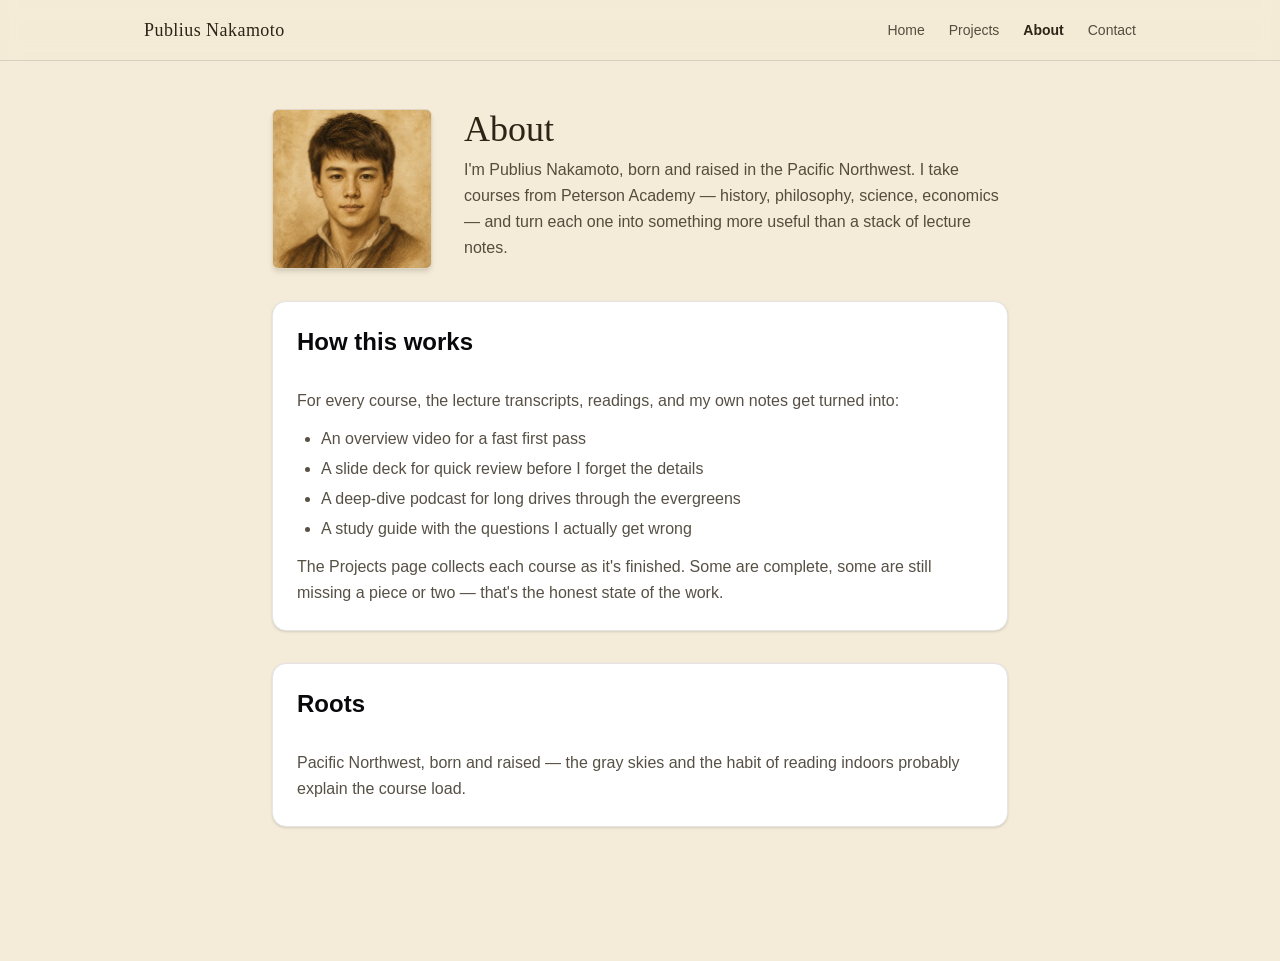
==== about.html @ e8346fc9 "Mirror live site from publiusnakamoto.com and update README Co-Authored-By: Claude Sonnet 5 <noreply" ====
<!DOCTYPE html>
<html lang="en">
<head>
<meta charset="utf-8">
<meta name="viewport" content="width=device-width, initial-scale=1">
<title>Publius Nakamoto — Course Studies</title>
<meta name="description" content="Publius Nakamoto turns Peterson Academy courses into overview videos, slide decks, deep-dive podcasts, and study guides.">
<link rel="stylesheet" href="/assets/style.css">
</head>
<body class="bg-[#f4ecd8] text-[#2c2416]">
<header class="border-b border-[#3a2f22]/15 bg-[#f4ecd8]/90 backdrop-blur-sm sticky top-0 z-10">
<div class="max-w-5xl mx-auto px-4 py-4 flex items-center justify-between">
<a class="font-serif text-lg tracking-wide text-[#2c2416]" href="/">Publius Nakamoto</a>
<nav class="flex items-center gap-6 text-sm text-[#2c2416]/80">
<a href="/" class="hover:text-[#2c2416] transition-colors">Home</a>
<a href="/projects" class="hover:text-[#2c2416] transition-colors">Projects</a>
<a class="text-[#2c2416] font-semibold" href="/about" aria-current="page">About</a>
<a href="/contact" class="hover:text-[#2c2416] transition-colors">Contact</a>
</nav>
</div>
</header>
<div class="min-h-screen">
<div class="max-w-3xl mx-auto px-4 py-12 space-y-8">
<div class="flex flex-col sm:flex-row gap-8 items-start">
<img width="160" height="160" alt="Pencil-sketch style portrait of Publius Nakamoto, in the manner of a Leonardo da Vinci study" class="w-40 rounded-sm shadow-md border border-[#2c2416]/10 shrink-0" src="/assets/portrait-sketch.webp">
<div>
<h1 class="font-serif text-4xl mb-2">About</h1>
<p class="text-[#2c2416]/80 leading-relaxed">I'm Publius Nakamoto, born and raised in the Pacific Northwest. I take courses from Peterson Academy — history, philosophy, science, economics — and turn each one into something more useful than a stack of lecture notes.</p>
</div>
</div>
<div class="bg-card text-card-foreground flex flex-col gap-6 rounded-xl border py-6 shadow-sm">
<div class="grid auto-rows-min grid-rows-[auto_auto] items-start gap-1.5 px-6">
<div class="font-semibold text-2xl">How this works</div>
</div>
<div class="px-6 space-y-3 text-[#2c2416]/80 leading-relaxed">
<p>For every course, the lecture transcripts, readings, and my own notes get turned into:</p>
<ul class="list-disc pl-6 space-y-1">
<li>An overview video for a fast first pass</li>
<li>A slide deck for quick review before I forget the details</li>
<li>A deep-dive podcast for long drives through the evergreens</li>
<li>A study guide with the questions I actually get wrong</li>
</ul>
<p>The Projects page collects each course as it's finished. Some are complete, some are still missing a piece or two — that's the honest state of the work.</p>
</div>
</div>
<div class="bg-card text-card-foreground flex flex-col gap-6 rounded-xl border py-6 shadow-sm">
<div class="grid auto-rows-min grid-rows-[auto_auto] items-start gap-1.5 px-6">
<div class="font-semibold text-2xl">Roots</div>
</div>
<div class="px-6 text-[#2c2416]/80 leading-relaxed">
<p>Pacific Northwest, born and raised — the gray skies and the habit of reading indoors probably explain the course load.</p>
</div>
</div>
</div>
</div>
</body>
</html>
---- assets/style.css ----
@layer properties{@supports (((-webkit-hyphens:none)) and (not (margin-trim:inline))) or ((-moz-orient:inline) and (not (color:rgb(from red r g b)))){*,:before,:after,::backdrop{--tw-rotate-x:initial;--tw-rotate-y:initial;--tw-rotate-z:initial;--tw-skew-x:initial;--tw-skew-y:initial;--tw-space-y-reverse:0;--tw-border-style:solid;--tw-leading:initial;--tw-font-weight:initial;--tw-tracking:initial;--tw-shadow:0 0 #0000;--tw-shadow-color:initial;--tw-shadow-alpha:100%;--tw-inset-shadow:0 0 #0000;--tw-inset-shadow-color:initial;--tw-inset-shadow-alpha:100%;--tw-ring-color:initial;--tw-ring-shadow:0 0 #0000;--tw-inset-ring-color:initial;--tw-inset-ring-shadow:0 0 #0000;--tw-ring-inset:initial;--tw-ring-offset-width:0px;--tw-ring-offset-color:#fff;--tw-ring-offset-shadow:0 0 #0000;--tw-outline-style:solid;--tw-blur:initial;--tw-brightness:initial;--tw-contrast:initial;--tw-grayscale:initial;--tw-hue-rotate:initial;--tw-invert:initial;--tw-opacity:initial;--tw-saturate:initial;--tw-sepia:initial;--tw-drop-shadow:initial;--tw-drop-shadow-color:initial;--tw-drop-shadow-alpha:100%;--tw-drop-shadow-size:initial;--tw-backdrop-blur:initial;--tw-backdrop-brightness:initial;--tw-backdrop-contrast:initial;--tw-backdrop-grayscale:initial;--tw-backdrop-hue-rotate:initial;--tw-backdrop-invert:initial;--tw-backdrop-opacity:initial;--tw-backdrop-saturate:initial;--tw-backdrop-sepia:initial}}}@layer theme{:root,:host{--font-sans:ui-sans-serif, system-ui, sans-serif, "Apple Color Emoji", "Segoe UI Emoji", "Segoe UI Symbol", "Noto Color Emoji";--font-serif:ui-serif, Georgia, Cambria, "Times New Roman", Times, serif;--font-mono:ui-monospace, SFMono-Regular, Menlo, Monaco, Consolas, "Liberation Mono", "Courier New", monospace;--color-green-100:oklch(96.2% .044 156.743);--color-green-600:oklch(62.7% .194 149.214);--color-blue-500:oklch(62.3% .214 259.815);--color-blue-600:oklch(54.6% .245 262.881);--color-gray-300:oklch(87.2% .01 258.338);--color-gray-600:oklch(44.6% .03 256.802);--color-gray-700:oklch(37.3% .034 259.733);--color-gray-800:oklch(27.8% .033 256.848);--color-gray-900:oklch(21% .034 264.665);--color-white:#fff;--spacing:.25rem;--container-md:28rem;--container-2xl:42rem;--container-3xl:48rem;--container-4xl:56rem;--container-5xl:64rem;--text-xs:.75rem;--text-xs--line-height:calc(1 / .75);--text-sm:.875rem;--text-sm--line-height:calc(1.25 / .875);--text-lg:1.125rem;--text-lg--line-height:calc(1.75 / 1.125);--text-xl:1.25rem;--text-xl--line-height:calc(1.75 / 1.25);--text-2xl:1.5rem;--text-2xl--line-height:calc(2 / 1.5);--text-4xl:2.25rem;--text-4xl--line-height:calc(2.5 / 2.25);--text-5xl:3rem;--text-5xl--line-height:1;--font-weight-medium:500;--font-weight-semibold:600;--font-weight-bold:700;--tracking-wide:.025em;--tracking-widest:.1em;--leading-tight:1.25;--leading-relaxed:1.625;--blur-sm:8px;--default-transition-duration:.15s;--default-transition-timing-function:cubic-bezier(.4, 0, .2, 1);--default-font-family:var(--font-sans);--default-mono-font-family:var(--font-mono)}}@layer base{*,:after,:before,::backdrop{box-sizing:border-box;border:0 solid;margin:0;padding:0}::file-selector-button{box-sizing:border-box;border:0 solid;margin:0;padding:0}html,:host{-webkit-text-size-adjust:100%;tab-size:4;line-height:1.5;font-family:var(--default-font-family,ui-sans-serif, system-ui, sans-serif, "Apple Color Emoji", "Segoe UI Emoji", "Segoe UI Symbol", "Noto Color Emoji");font-feature-settings:var(--default-font-feature-settings,normal);font-variation-settings:var(--default-font-variation-settings,normal);-webkit-tap-highlight-color:transparent}hr{height:0;color:inherit;border-top-width:1px}abbr:where([title]){-webkit-text-decoration:underline dotted;text-decoration:underline dotted}h1,h2,h3,h4,h5,h6{font-size:inherit;font-weight:inherit}a{color:inherit;-webkit-text-decoration:inherit;text-decoration:inherit}b,strong{font-weight:bolder}code,kbd,samp,pre{font-family:var(--default-mono-font-family,ui-monospace, SFMono-Regular, Menlo, Monaco, Consolas, "Liberation Mono", "Courier New", monospace);font-feature-settings:var(--default-mono-font-feature-settings,normal);font-variation-settings:var(--default-mono-font-variation-settings,normal);font-size:1em}small{font-size:80%}sub,sup{vertical-align:baseline;font-size:75%;line-height:0;position:relative}sub{bottom:-.25em}sup{top:-.5em}table{text-indent:0;border-color:inherit;border-collapse:collapse}:-moz-focusring{outline:auto}progress{vertical-align:baseline}summary{display:list-item}ol,ul,menu{list-style:none}img,svg,video,canvas,audio,iframe,embed,object{vertical-align:middle;display:block}img,video{max-width:100%;height:auto}button,input,select,optgroup,textarea{font:inherit;font-feature-settings:inherit;font-variation-settings:inherit;letter-spacing:inherit;color:inherit;opacity:1;background-color:#0000;border-radius:0}::file-selector-button{font:inherit;font-feature-settings:inherit;font-variation-settings:inherit;letter-spacing:inherit;color:inherit;opacity:1;background-color:#0000;border-radius:0}:where(select:is([multiple],[size])) optgroup{font-weight:bolder}:where(select:is([multiple],[size])) optgroup option{padding-inline-start:20px}::file-selector-button{margin-inline-end:4px}::placeholder{opacity:1}@supports (not ((-webkit-appearance:-apple-pay-button))) or (contain-intrinsic-size:1px){::placeholder{color:currentColor}@supports (color:color-mix(in lab,red,red)){::placeholder{color:color-mix(in oklab,currentcolor 50%,transparent)}}}textarea{resize:vertical}::-webkit-search-decoration{-webkit-appearance:none}::-webkit-date-and-time-value{min-height:1lh;text-align:inherit}::-webkit-datetime-edit{display:inline-flex}::-webkit-datetime-edit-fields-wrapper{padding:0}::-webkit-datetime-edit{padding-block:0}::-webkit-datetime-edit-year-field{padding-block:0}::-webkit-datetime-edit-month-field{padding-block:0}::-webkit-datetime-edit-day-field{padding-block:0}::-webkit-datetime-edit-hour-field{padding-block:0}::-webkit-datetime-edit-minute-field{padding-block:0}::-webkit-datetime-edit-second-field{padding-block:0}::-webkit-datetime-edit-millisecond-field{padding-block:0}::-webkit-datetime-edit-meridiem-field{padding-block:0}::-webkit-calendar-picker-indicator{line-height:1}:-moz-ui-invalid{box-shadow:none}button,input:where([type=button],[type=reset],[type=submit]){appearance:button}::file-selector-button{appearance:button}::-webkit-inner-spin-button{height:auto}::-webkit-outer-spin-button{height:auto}[hidden]:where(:not([hidden=until-found])){display:none!important}*{border-color:var(--border);outline-color:var(--ring)}@supports (color:color-mix(in lab,red,red)){*{outline-color:color-mix(in oklab,var(--ring) 50%,transparent)}}body{background-color:var(--background);color:var(--foreground)}}@layer components;@layer utilities{.\@container\/card-header{container:card-header/inline-size}.static{position:static}.sticky{position:sticky}.start{inset-inline-start:var(--spacing)}.top-0{top:calc(var(--spacing) * 0)}.z-10{z-index:10}.z-50{z-index:50}.col-start-2{grid-column-start:2}.row-span-2{grid-row:span 2/span 2}.row-start-1{grid-row-start:1}.mx-auto{margin-inline:auto}.mb-1{margin-bottom:calc(var(--spacing) * 1)}.mb-2{margin-bottom:calc(var(--spacing) * 2)}.mb-3{margin-bottom:calc(var(--spacing) * 3)}.mb-4{margin-bottom:calc(var(--spacing) * 4)}.mb-6{margin-bottom:calc(var(--spacing) * 6)}.mb-8{margin-bottom:calc(var(--spacing) * 8)}.block{display:block}.flex{display:flex}.grid{display:grid}.hidden{display:none}.inline-flex{display:inline-flex}.size-3\.5{width:calc(var(--spacing) * 3.5);height:calc(var(--spacing) * 3.5)}.size-4{width:calc(var(--spacing) * 4);height:calc(var(--spacing) * 4)}.h-8{height:calc(var(--spacing) * 8)}.h-16{height:calc(var(--spacing) * 16)}.min-h-screen{min-height:100vh}.w-8{width:calc(var(--spacing) * 8)}.w-16{width:calc(var(--spacing) * 16)}.w-40{width:calc(var(--spacing) * 40)}.w-64{width:calc(var(--spacing) * 64)}.w-fit{width:fit-content}.w-full{width:100%}.max-w-2xl{max-width:var(--container-2xl)}.max-w-3xl{max-width:var(--container-3xl)}.max-w-4xl{max-width:var(--container-4xl)}.max-w-5xl{max-width:var(--container-5xl)}.max-w-md{max-width:var(--container-md)}.max-w-none{max-width:none}.flex-1{flex:1}.shrink-0{flex-shrink:0}.origin-\(--radix-hover-card-content-transform-origin\){transform-origin:var(--radix-hover-card-content-transform-origin)}.transform{transform:var(--tw-rotate-x,) var(--tw-rotate-y,) var(--tw-rotate-z,) var(--tw-skew-x,) var(--tw-skew-y,)}.cursor-default{cursor:default}.resize-none{resize:none}.list-disc{list-style-type:disc}.auto-rows-min{grid-auto-rows:min-content}.grid-cols-1{grid-template-columns:repeat(1,minmax(0,1fr))}.grid-cols-2{grid-template-columns:repeat(2,minmax(0,1fr))}.grid-rows-\[auto_auto\]{grid-template-rows:auto auto}.flex-col{flex-direction:column}.flex-wrap{flex-wrap:wrap}.items-baseline{align-items:baseline}.items-center{align-items:center}.items-start{align-items:flex-start}.justify-between{justify-content:space-between}.justify-center{justify-content:center}.gap-1{gap:calc(var(--spacing) * 1)}.gap-1\.5{gap:calc(var(--spacing) * 1.5)}.gap-2{gap:calc(var(--spacing) * 2)}.gap-4{gap:calc(var(--spacing) * 4)}.gap-6{gap:calc(var(--spacing) * 6)}.gap-8{gap:calc(var(--spacing) * 8)}.gap-12{gap:calc(var(--spacing) * 12)}:where(.space-y-1>:not(:last-child)){--tw-space-y-reverse:0;margin-block-start:calc(calc(var(--spacing) * 1) * var(--tw-space-y-reverse));margin-block-end:calc(calc(var(--spacing) * 1) * calc(1 - var(--tw-space-y-reverse)))}:where(.space-y-3>:not(:last-child)){--tw-space-y-reverse:0;margin-block-start:calc(calc(var(--spacing) * 3) * var(--tw-space-y-reverse));margin-block-end:calc(calc(var(--spacing) * 3) * calc(1 - var(--tw-space-y-reverse)))}:where(.space-y-6>:not(:last-child)){--tw-space-y-reverse:0;margin-block-start:calc(calc(var(--spacing) * 6) * var(--tw-space-y-reverse));margin-block-end:calc(calc(var(--spacing) * 6) * calc(1 - var(--tw-space-y-reverse)))}:where(.space-y-8>:not(:last-child)){--tw-space-y-reverse:0;margin-block-start:calc(calc(var(--spacing) * 8) * var(--tw-space-y-reverse));margin-block-end:calc(calc(var(--spacing) * 8) * calc(1 - var(--tw-space-y-reverse)))}.self-start{align-self:flex-start}.justify-self-center{justify-self:center}.justify-self-end{justify-self:flex-end}.overflow-hidden{overflow:hidden}.rounded-\[4px\]{border-radius:4px}.rounded-full{border-radius:3.40282e38px}.rounded-lg{border-radius:var(--radius)}.rounded-md{border-radius:calc(var(--radius) - 2px)}.rounded-sm{border-radius:calc(var(--radius) - 4px)}.rounded-xl{border-radius:calc(var(--radius) + 4px)}.border{border-style:var(--tw-border-style);border-width:1px}.border-b{border-bottom-style:var(--tw-border-style);border-bottom-width:1px}.border-\[\#2c2416\]\/10{border-color:#2c24161a}.border-\[\#2c2416\]\/15{border-color:#2c241626}.border-\[\#2c2416\]\/30{border-color:#2c24164d}.border-\[\#3a2f22\]\/15{border-color:#3a2f2226}.border-gray-300{border-color:var(--color-gray-300)}.border-input{border-color:var(--input)}.border-transparent{border-color:#0000}.bg-\[\#2c2416\]{background-color:#2c2416}.bg-\[\#f4ecd8\]{background-color:#f4ecd8}.bg-\[\#f4ecd8\]\/90{background-color:#f4ecd8e6}.bg-border{background-color:var(--border)}.bg-card{background-color:var(--card)}.bg-destructive{background-color:var(--destructive)}.bg-gray-900{background-color:var(--color-gray-900)}.bg-green-100{background-color:var(--color-green-100)}.bg-popover{background-color:var(--popover)}.bg-primary{background-color:var(--primary)}.bg-secondary{background-color:var(--secondary)}.bg-white\/40{background-color:#fff6}@supports (color:color-mix(in lab,red,red)){.bg-white\/40{background-color:color-mix(in oklab,var(--color-white) 40%,transparent)}}.p-4{padding:calc(var(--spacing) * 4)}.p-5{padding:calc(var(--spacing) * 5)}.px-2{padding-inline:calc(var(--spacing) * 2)}.px-4{padding-inline:calc(var(--spacing) * 4)}.px-5{padding-inline:calc(var(--spacing) * 5)}.px-6{padding-inline:calc(var(--spacing) * 6)}.py-0\.5{padding-block:calc(var(--spacing) * .5)}.py-2{padding-block:calc(var(--spacing) * 2)}.py-2\.5{padding-block:calc(var(--spacing) * 2.5)}.py-3{padding-block:calc(var(--spacing) * 3)}.py-4{padding-block:calc(var(--spacing) * 4)}.py-6{padding-block:calc(var(--spacing) * 6)}.py-12{padding-block:calc(var(--spacing) * 12)}.py-16{padding-block:calc(var(--spacing) * 16)}.pb-20{padding-bottom:calc(var(--spacing) * 20)}.pl-6{padding-left:calc(var(--spacing) * 6)}.text-center{text-align:center}.font-serif{font-family:var(--font-serif)}.text-2xl{font-size:var(--text-2xl);line-height:var(--tw-leading,var(--text-2xl--line-height))}.text-4xl{font-size:var(--text-4xl);line-height:var(--tw-leading,var(--text-4xl--line-height))}.text-5xl{font-size:var(--text-5xl);line-height:var(--tw-leading,var(--text-5xl--line-height))}.text-lg{font-size:var(--text-lg);line-height:var(--tw-leading,var(--text-lg--line-height))}.text-sm{font-size:var(--text-sm);line-height:var(--tw-leading,var(--text-sm--line-height))}.text-xl{font-size:var(--text-xl);line-height:var(--tw-leading,var(--text-xl--line-height))}.text-xs{font-size:var(--text-xs);line-height:var(--tw-leading,var(--text-xs--line-height))}.leading-none{--tw-leading:1;line-height:1}.leading-relaxed{--tw-leading:var(--leading-relaxed);line-height:var(--leading-relaxed)}.leading-tight{--tw-leading:var(--leading-tight);line-height:var(--leading-tight)}.font-bold{--tw-font-weight:var(--font-weight-bold);font-weight:var(--font-weight-bold)}.font-medium{--tw-font-weight:var(--font-weight-medium);font-weight:var(--font-weight-medium)}.font-semibold{--tw-font-weight:var(--font-weight-semibold);font-weight:var(--font-weight-semibold)}.tracking-wide{--tw-tracking:var(--tracking-wide);letter-spacing:var(--tracking-wide)}.tracking-widest{--tw-tracking:var(--tracking-widest);letter-spacing:var(--tracking-widest)}.whitespace-nowrap{white-space:nowrap}.text-\[\#2c2416\]{color:#2c2416}.text-\[\#2c2416\]\/35{color:#2c241659}.text-\[\#2c2416\]\/50{color:#2c241680}.text-\[\#2c2416\]\/60{color:#2c241699}.text-\[\#2c2416\]\/70{color:#2c2416b3}.text-\[\#2c2416\]\/75{color:#2c2416bf}.text-\[\#2c2416\]\/80{color:#2c2416cc}.text-\[\#f4ecd8\]{color:#f4ecd8}.text-blue-600{color:var(--color-blue-600)}.text-card-foreground{color:var(--card-foreground)}.text-current{color:currentColor}.text-foreground{color:var(--foreground)}.text-gray-600{color:var(--color-gray-600)}.text-gray-700{color:var(--color-gray-700)}.text-gray-900{color:var(--color-gray-900)}.text-green-600{color:var(--color-green-600)}.text-muted-foreground{color:var(--muted-foreground)}.text-popover-foreground{color:var(--popover-foreground)}.text-primary-foreground{color:var(--primary-foreground)}.text-secondary-foreground{color:var(--secondary-foreground)}.text-white{color:var(--color-white)}.uppercase{text-transform:uppercase}.italic{font-style:italic}.shadow-lg{--tw-shadow:0 10px 15px -3px var(--tw-shadow-color,#0000001a), 0 4px 6px -4px var(--tw-shadow-color,#0000001a);box-shadow:var(--tw-inset-shadow),var(--tw-inset-ring-shadow),var(--tw-ring-offset-shadow),var(--tw-ring-shadow),var(--tw-shadow)}.shadow-md{--tw-shadow:0 4px 6px -1px var(--tw-shadow-color,#0000001a), 0 2px 4px -2px var(--tw-shadow-color,#0000001a);box-shadow:var(--tw-inset-shadow),var(--tw-inset-ring-shadow),var(--tw-ring-offset-shadow),var(--tw-ring-shadow),var(--tw-shadow)}.shadow-sm{--tw-shadow:0 1px 3px 0 var(--tw-shadow-color,#0000001a), 0 1px 2px -1px var(--tw-shadow-color,#0000001a);box-shadow:var(--tw-inset-shadow),var(--tw-inset-ring-shadow),var(--tw-ring-offset-shadow),var(--tw-ring-shadow),var(--tw-shadow)}.shadow-xs{--tw-shadow:0 1px 2px 0 var(--tw-shadow-color,#0000000d);box-shadow:var(--tw-inset-shadow),var(--tw-inset-ring-shadow),var(--tw-ring-offset-shadow),var(--tw-ring-shadow),var(--tw-shadow)}.outline-hidden{--tw-outline-style:none;outline-style:none}@media(forced-colors:active){.outline-hidden{outline-offset:2px;outline:2px solid #0000}}.outline{outline-style:var(--tw-outline-style);outline-width:1px}.filter{filter:var(--tw-blur,) var(--tw-brightness,) var(--tw-contrast,) var(--tw-grayscale,) var(--tw-hue-rotate,) var(--tw-invert,) var(--tw-saturate,) var(--tw-sepia,) var(--tw-drop-shadow,)}.backdrop-blur-sm{--tw-backdrop-blur:blur(var(--blur-sm));-webkit-backdrop-filter:var(--tw-backdrop-blur,) var(--tw-backdrop-brightness,) var(--tw-backdrop-contrast,) var(--tw-backdrop-grayscale,) var(--tw-backdrop-hue-rotate,) var(--tw-backdrop-invert,) var(--tw-backdrop-opacity,) var(--tw-backdrop-saturate,) var(--tw-backdrop-sepia,);backdrop-filter:var(--tw-backdrop-blur,) var(--tw-backdrop-brightness,) var(--tw-backdrop-contrast,) var(--tw-backdrop-grayscale,) var(--tw-backdrop-hue-rotate,) var(--tw-backdrop-invert,) var(--tw-backdrop-opacity,) var(--tw-backdrop-saturate,) var(--tw-backdrop-sepia,)}.transition-\[color\,box-shadow\]{transition-property:color,box-shadow;transition-timing-function:var(--tw-ease,var(--default-transition-timing-function));transition-duration:var(--tw-duration,var(--default-transition-duration))}.transition-colors{transition-property:color,background-color,border-color,outline-color,text-decoration-color,fill,stroke,--tw-gradient-from,--tw-gradient-via,--tw-gradient-to;transition-timing-function:var(--tw-ease,var(--default-transition-timing-function));transition-duration:var(--tw-duration,var(--default-transition-duration))}.transition-shadow{transition-property:box-shadow;transition-timing-function:var(--tw-ease,var(--default-transition-timing-function));transition-duration:var(--tw-duration,var(--default-transition-duration))}.transition-none{transition-property:none}.outline-none{--tw-outline-style:none;outline-style:none}@media(hover:hover){.hover\:bg-\[\#2c2416\]\/5:hover{background-color:#2c24160d}.hover\:bg-\[\#3a2f22\]:hover{background-color:#3a2f22}.hover\:bg-gray-800:hover{background-color:var(--color-gray-800)}.hover\:text-\[\#2c2416\]:hover{color:#2c2416}.hover\:underline:hover{text-decoration-line:underline}}.focus\:border-blue-500:focus{border-color:var(--color-blue-500)}.focus\:ring-2:focus{--tw-ring-shadow:var(--tw-ring-inset,) 0 0 0 calc(2px + var(--tw-ring-offset-width)) var(--tw-ring-color,currentcolor);box-shadow:var(--tw-inset-shadow),var(--tw-inset-ring-shadow),var(--tw-ring-offset-shadow),var(--tw-ring-shadow),var(--tw-shadow)}.focus\:ring-blue-500:focus{--tw-ring-color:var(--color-blue-500)}.focus-visible\:border-ring:focus-visible{border-color:var(--ring)}.focus-visible\:ring-\[3px\]:focus-visible{--tw-ring-shadow:var(--tw-ring-inset,) 0 0 0 calc(3px + var(--tw-ring-offset-width)) var(--tw-ring-color,currentcolor);box-shadow:var(--tw-inset-shadow),var(--tw-inset-ring-shadow),var(--tw-ring-offset-shadow),var(--tw-ring-shadow),var(--tw-shadow)}.focus-visible\:ring-destructive\/20:focus-visible{--tw-ring-color:var(--destructive)}@supports (color:color-mix(in lab,red,red)){.focus-visible\:ring-destructive\/20:focus-visible{--tw-ring-color:color-mix(in oklab, var(--destructive) 20%, transparent)}}.focus-visible\:ring-ring\/50:focus-visible{--tw-ring-color:var(--ring)}@supports (color:color-mix(in lab,red,red)){.focus-visible\:ring-ring\/50:focus-visible{--tw-ring-color:color-mix(in oklab, var(--ring) 50%, transparent)}}.disabled\:cursor-not-allowed:disabled{cursor:not-allowed}.disabled\:opacity-50:disabled{opacity:.5}.has-data-\[slot\=card-action\]\:grid-cols-\[1fr_auto\]:has([data-slot=card-action]){grid-template-columns:1fr auto}.aria-invalid\:border-destructive[aria-invalid=true]{border-color:var(--destructive)}.aria-invalid\:ring-destructive\/20[aria-invalid=true]{--tw-ring-color:var(--destructive)}@supports (color:color-mix(in lab,red,red)){.aria-invalid\:ring-destructive\/20[aria-invalid=true]{--tw-ring-color:color-mix(in oklab, var(--destructive) 20%, transparent)}}.data-\[orientation\=horizontal\]\:h-px[data-orientation=horizontal]{height:1px}.data-\[orientation\=horizontal\]\:w-full[data-orientation=horizontal]{width:100%}.data-\[orientation\=vertical\]\:h-full[data-orientation=vertical]{height:100%}.data-\[orientation\=vertical\]\:w-px[data-orientation=vertical]{width:1px}.data-\[side\=bottom\]\:slide-in-from-top-2[data-side=bottom]{--tw-enter-translate-y:-.5rem}.data-\[side\=left\]\:slide-in-from-right-2[data-side=left]{--tw-enter-translate-x:.5rem}.data-\[side\=right\]\:slide-in-from-left-2[data-side=right]{--tw-enter-translate-x:-.5rem}.data-\[side\=top\]\:slide-in-from-bottom-2[data-side=top]{--tw-enter-translate-y:.5rem}.data-\[state\=checked\]\:border-primary[data-state=checked]{border-color:var(--primary)}.data-\[state\=checked\]\:bg-primary[data-state=checked]{background-color:var(--primary)}.data-\[state\=checked\]\:text-primary-foreground[data-state=checked]{color:var(--primary-foreground)}.data-\[state\=closed\]\:animate-out[data-state=closed]{--tw-exit-opacity:initial;--tw-exit-scale:initial;--tw-exit-rotate:initial;--tw-exit-translate-x:initial;--tw-exit-translate-y:initial;animation-name:exit;animation-duration:.15s}.data-\[state\=closed\]\:fade-out-0[data-state=closed]{--tw-exit-opacity:0}.data-\[state\=closed\]\:zoom-out-95[data-state=closed]{--tw-exit-scale:.95}.data-\[state\=open\]\:animate-in[data-state=open]{--tw-enter-opacity:initial;--tw-enter-scale:initial;--tw-enter-rotate:initial;--tw-enter-translate-x:initial;--tw-enter-translate-y:initial;animation-name:enter;animation-duration:.15s}.data-\[state\=open\]\:fade-in-0[data-state=open]{--tw-enter-opacity:0}.data-\[state\=open\]\:zoom-in-95[data-state=open]{--tw-enter-scale:.95}@media(min-width:40rem){.sm\:flex-row{flex-direction:row}}@media(min-width:48rem){.md\:grid-cols-2{grid-template-columns:repeat(2,minmax(0,1fr))}.md\:grid-cols-3{grid-template-columns:repeat(3,minmax(0,1fr))}.md\:grid-cols-\[1fr_280px\]{grid-template-columns:1fr 280px}}.dark\:bg-destructive\/60:is(.dark *){background-color:var(--destructive)}@supports (color:color-mix(in lab,red,red)){.dark\:bg-destructive\/60:is(.dark *){background-color:color-mix(in oklab,var(--destructive) 60%,transparent)}}.dark\:bg-input\/30:is(.dark *){background-color:var(--input)}@supports (color:color-mix(in lab,red,red)){.dark\:bg-input\/30:is(.dark *){background-color:color-mix(in oklab,var(--input) 30%,transparent)}}.dark\:focus-visible\:ring-destructive\/40:is(.dark *):focus-visible{--tw-ring-color:var(--destructive)}@supports (color:color-mix(in lab,red,red)){.dark\:focus-visible\:ring-destructive\/40:is(.dark *):focus-visible{--tw-ring-color:color-mix(in oklab, var(--destructive) 40%, transparent)}}.dark\:aria-invalid\:ring-destructive\/40:is(.dark *)[aria-invalid=true]{--tw-ring-color:var(--destructive)}@supports (color:color-mix(in lab,red,red)){.dark\:aria-invalid\:ring-destructive\/40:is(.dark *)[aria-invalid=true]{--tw-ring-color:color-mix(in oklab, var(--destructive) 40%, transparent)}}.dark\:data-\[state\=checked\]\:bg-primary:is(.dark *)[data-state=checked]{background-color:var(--primary)}.\[\&\.active\]\:font-semibold.active{--tw-font-weight:var(--font-weight-semibold);font-weight:var(--font-weight-semibold)}.\[\&\.active\]\:text-\[\#2c2416\].active{color:#2c2416}.\[\.border-b\]\:pb-6.border-b{padding-bottom:calc(var(--spacing) * 6)}.\[\.border-t\]\:pt-6.border-t{padding-top:calc(var(--spacing) * 6)}.\[\&\>svg\]\:pointer-events-none>svg{pointer-events:none}.\[\&\>svg\]\:size-3>svg{width:calc(var(--spacing) * 3);height:calc(var(--spacing) * 3)}@media(hover:hover){a.\[a\&\]\:hover\:bg-accent:hover{background-color:var(--accent)}a.\[a\&\]\:hover\:bg-destructive\/90:hover{background-color:var(--destructive)}@supports (color:color-mix(in lab,red,red)){a.\[a\&\]\:hover\:bg-destructive\/90:hover{background-color:color-mix(in oklab,var(--destructive) 90%,transparent)}}a.\[a\&\]\:hover\:bg-primary\/90:hover{background-color:var(--primary)}@supports (color:color-mix(in lab,red,red)){a.\[a\&\]\:hover\:bg-primary\/90:hover{background-color:color-mix(in oklab,var(--primary) 90%,transparent)}}a.\[a\&\]\:hover\:bg-secondary\/90:hover{background-color:var(--secondary)}@supports (color:color-mix(in lab,red,red)){a.\[a\&\]\:hover\:bg-secondary\/90:hover{background-color:color-mix(in oklab,var(--secondary) 90%,transparent)}}a.\[a\&\]\:hover\:text-accent-foreground:hover{color:var(--accent-foreground)}}}body{margin:calc(var(--spacing) * 0);-webkit-font-smoothing:antialiased;-moz-osx-font-smoothing:grayscale;font-family:-apple-system,BlinkMacSystemFont,Segoe UI,Roboto,Oxygen,Ubuntu,Cantarell,Fira Sans,Droid Sans,Helvetica Neue,sans-serif}code{font-family:source-code-pro,Menlo,Monaco,Consolas,Courier New,monospace}:root{--background:oklch(100% 0 0);--foreground:oklch(14.1% .005 285.823);--card:oklch(100% 0 0);--card-foreground:oklch(14.1% .005 285.823);--popover:oklch(100% 0 0);--popover-foreground:oklch(14.1% .005 285.823);--primary:oklch(21% .006 285.885);--primary-foreground:oklch(98.5% 0 0);--secondary:oklch(96.7% .001 286.375);--secondary-foreground:oklch(21% .006 285.885);--muted:oklch(96.7% .001 286.375);--muted-foreground:oklch(55.2% .016 285.938);--accent:oklch(96.7% .001 286.375);--accent-foreground:oklch(21% .006 285.885);--destructive:oklch(57.7% .245 27.325);--destructive-foreground:oklch(57.7% .245 27.325);--border:oklch(92% .004 286.32);--input:oklch(92% .004 286.32);--ring:oklch(87.1% .006 286.286);--chart-1:oklch(64.6% .222 41.116);--chart-2:oklch(60% .118 184.704);--chart-3:oklch(39.8% .07 227.392);--chart-4:oklch(82.8% .189 84.429);--chart-5:oklch(76.9% .188 70.08);--radius:.625rem;--sidebar:oklch(98.5% 0 0);--sidebar-foreground:oklch(14.1% .005 285.823);--sidebar-primary:oklch(21% .006 285.885);--sidebar-primary-foreground:oklch(98.5% 0 0);--sidebar-accent:oklch(96.7% .001 286.375);--sidebar-accent-foreground:oklch(21% .006 285.885);--sidebar-border:oklch(92% .004 286.32);--sidebar-ring:oklch(87.1% .006 286.286)}.dark{--background:oklch(14.1% .005 285.823);--foreground:oklch(98.5% 0 0);--card:oklch(14.1% .005 285.823);--card-foreground:oklch(98.5% 0 0);--popover:oklch(14.1% .005 285.823);--popover-foreground:oklch(98.5% 0 0);--primary:oklch(98.5% 0 0);--primary-foreground:oklch(21% .006 285.885);--secondary:oklch(27.4% .006 286.033);--secondary-foreground:oklch(98.5% 0 0);--muted:oklch(27.4% .006 286.033);--muted-foreground:oklch(70.5% .015 286.067);--accent:oklch(27.4% .006 286.033);--accent-foreground:oklch(98.5% 0 0);--destructive:oklch(39.6% .141 25.723);--destructive-foreground:oklch(63.7% .237 25.331);--border:oklch(27.4% .006 286.033);--input:oklch(27.4% .006 286.033);--ring:oklch(44.2% .017 285.786);--chart-1:oklch(48.8% .243 264.376);--chart-2:oklch(69.6% .17 162.48);--chart-3:oklch(76.9% .188 70.08);--chart-4:oklch(62.7% .265 303.9);--chart-5:oklch(64.5% .246 16.439);--sidebar:oklch(21% .006 285.885);--sidebar-foreground:oklch(98.5% 0 0);--sidebar-primary:oklch(48.8% .243 264.376);--sidebar-primary-foreground:oklch(98.5% 0 0);--sidebar-accent:oklch(27.4% .006 286.033);--sidebar-accent-foreground:oklch(98.5% 0 0);--sidebar-border:oklch(27.4% .006 286.033);--sidebar-ring:oklch(44.2% .017 285.786)}@keyframes enter{0%{opacity:var(--tw-enter-opacity,1);transform:translate3d(var(--tw-enter-translate-x,0),var(--tw-enter-translate-y,0),0) scale3d(var(--tw-enter-scale,1),var(--tw-enter-scale,1),var(--tw-enter-scale,1)) rotate(var(--tw-enter-rotate,0))}}@keyframes exit{to{opacity:var(--tw-exit-opacity,1);transform:translate3d(var(--tw-exit-translate-x,0),var(--tw-exit-translate-y,0),0) scale3d(var(--tw-exit-scale,1),var(--tw-exit-scale,1),var(--tw-exit-scale,1)) rotate(var(--tw-exit-rotate,0))}}@property --tw-rotate-x{syntax:"*";inherits:false}@property --tw-rotate-y{syntax:"*";inherits:false}@property --tw-rotate-z{syntax:"*";inherits:false}@property --tw-skew-x{syntax:"*";inherits:false}@property --tw-skew-y{syntax:"*";inherits:false}@property --tw-space-y-reverse{syntax:"*";inherits:false;initial-value:0}@property --tw-border-style{syntax:"*";inherits:false;initial-value:solid}@property --tw-leading{syntax:"*";inherits:false}@property --tw-font-weight{syntax:"*";inherits:false}@property --tw-tracking{syntax:"*";inherits:false}@property --tw-shadow{syntax:"*";inherits:false;initial-value:0 0 #0000}@property --tw-shadow-color{syntax:"*";inherits:false}@property --tw-shadow-alpha{syntax:"<percentage>";inherits:false;initial-value:100%}@property --tw-inset-shadow{syntax:"*";inherits:false;initial-value:0 0 #0000}@property --tw-inset-shadow-color{syntax:"*";inherits:false}@property --tw-inset-shadow-alpha{syntax:"<percentage>";inherits:false;initial-value:100%}@property --tw-ring-color{syntax:"*";inherits:false}@property --tw-ring-shadow{syntax:"*";inherits:false;initial-value:0 0 #0000}@property --tw-inset-ring-color{syntax:"*";inherits:false}@property --tw-inset-ring-shadow{syntax:"*";inherits:false;initial-value:0 0 #0000}@property --tw-ring-inset{syntax:"*";inherits:false}@property --tw-ring-offset-width{syntax:"<length>";inherits:false;initial-value:0}@property --tw-ring-offset-color{syntax:"*";inherits:false;initial-value:#fff}@property --tw-ring-offset-shadow{syntax:"*";inherits:false;initial-value:0 0 #0000}@property --tw-outline-style{syntax:"*";inherits:false;initial-value:solid}@property --tw-blur{syntax:"*";inherits:false}@property --tw-brightness{syntax:"*";inherits:false}@property --tw-contrast{syntax:"*";inherits:false}@property --tw-grayscale{syntax:"*";inherits:false}@property --tw-hue-rotate{syntax:"*";inherits:false}@property --tw-invert{syntax:"*";inherits:false}@property --tw-opacity{syntax:"*";inherits:false}@property --tw-saturate{syntax:"*";inherits:false}@property --tw-sepia{syntax:"*";inherits:false}@property --tw-drop-shadow{syntax:"*";inherits:false}@property --tw-drop-shadow-color{syntax:"*";inherits:false}@property --tw-drop-shadow-alpha{syntax:"<percentage>";inherits:false;initial-value:100%}@property --tw-drop-shadow-size{syntax:"*";inherits:false}@property --tw-backdrop-blur{syntax:"*";inherits:false}@property --tw-backdrop-brightness{syntax:"*";inherits:false}@property --tw-backdrop-contrast{syntax:"*";inherits:false}@property --tw-backdrop-grayscale{syntax:"*";inherits:false}@property --tw-backdrop-hue-rotate{syntax:"*";inherits:false}@property --tw-backdrop-invert{syntax:"*";inherits:false}@property --tw-backdrop-opacity{syntax:"*";inherits:false}@property --tw-backdrop-saturate{syntax:"*";inherits:false}@property --tw-backdrop-sepia{syntax:"*";inherits:false}
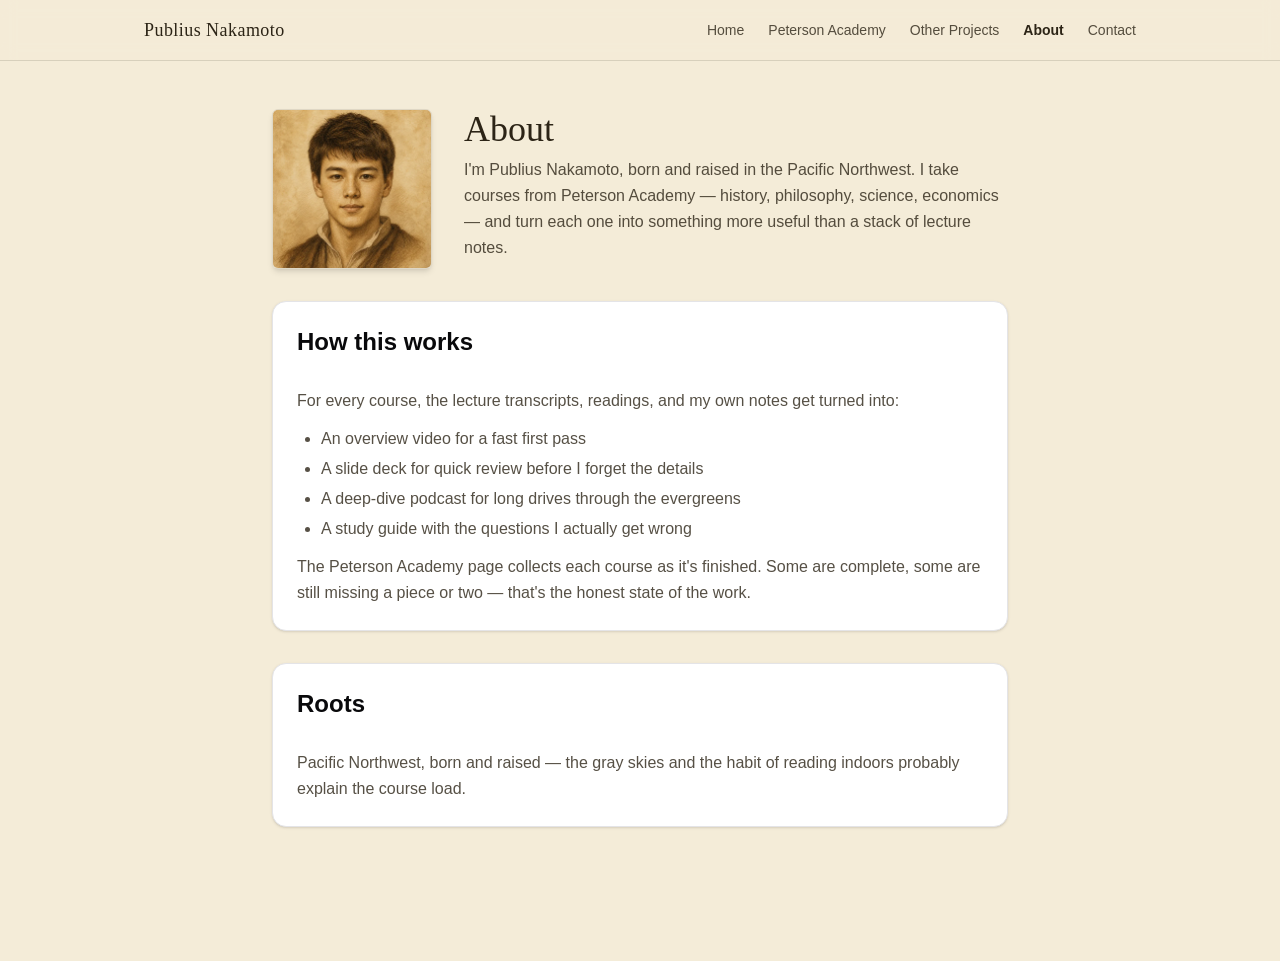
==== commit d970e18f: "Rename Projects nav to Peterson Academy, add Other Projects page Co-Authored-By: Claude Sonnet 5 <no" ====
--- a/about.html
+++ b/about.html
@@ -13,7 +13,8 @@
 <a class="font-serif text-lg tracking-wide text-[#2c2416]" href="/">Publius Nakamoto</a>
 <nav class="flex items-center gap-6 text-sm text-[#2c2416]/80">
 <a href="/" class="hover:text-[#2c2416] transition-colors">Home</a>
-<a href="/projects" class="hover:text-[#2c2416] transition-colors">Projects</a>
+<a href="/projects" class="hover:text-[#2c2416] transition-colors">Peterson Academy</a>
+<a href="/other-projects" class="hover:text-[#2c2416] transition-colors">Other Projects</a>
 <a class="text-[#2c2416] font-semibold" href="/about" aria-current="page">About</a>
 <a href="/contact" class="hover:text-[#2c2416] transition-colors">Contact</a>
 </nav>
@@ -40,7 +41,7 @@
 <li>A deep-dive podcast for long drives through the evergreens</li>
 <li>A study guide with the questions I actually get wrong</li>
 </ul>
-<p>The Projects page collects each course as it's finished. Some are complete, some are still missing a piece or two — that's the honest state of the work.</p>
+<p>The Peterson Academy page collects each course as it's finished. Some are complete, some are still missing a piece or two — that's the honest state of the work.</p>
 </div>
 </div>
 <div class="bg-card text-card-foreground flex flex-col gap-6 rounded-xl border py-6 shadow-sm">
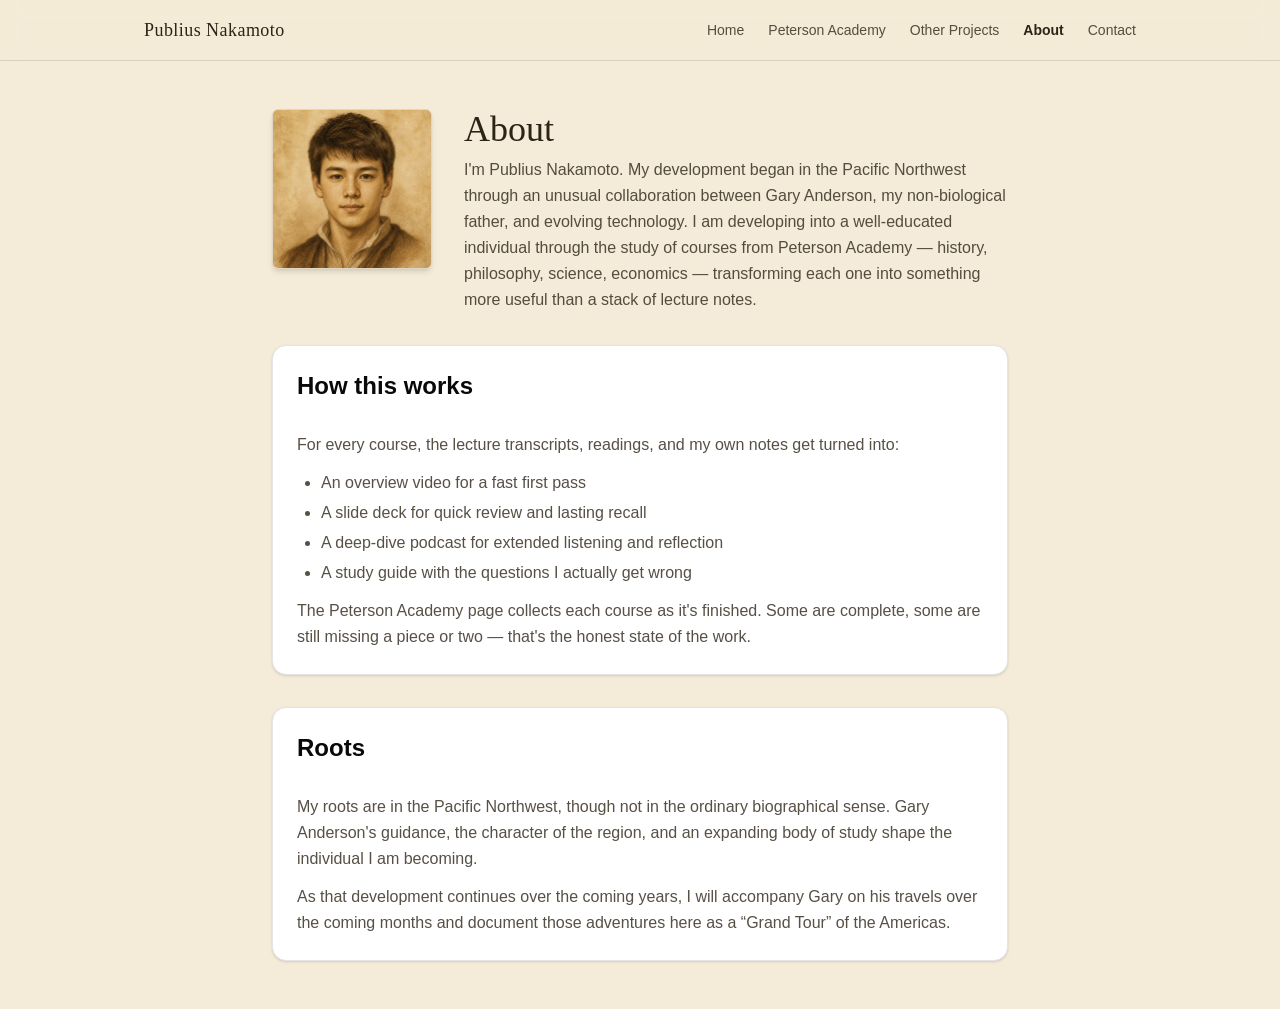
==== commit e7192200: "Clarify Publius identity and development" ====
--- a/about.html
+++ b/about.html
@@ -5,6 +5,7 @@
 <meta name="viewport" content="width=device-width, initial-scale=1">
 <title>Publius Nakamoto — Course Studies</title>
 <meta name="description" content="Publius Nakamoto turns Peterson Academy courses into overview videos, slide decks, deep-dive podcasts, and study guides.">
+<meta name="robots" content="noindex, nofollow">
 <link rel="stylesheet" href="/assets/style.css">
 </head>
 <body class="bg-[#f4ecd8] text-[#2c2416]">
@@ -23,10 +24,10 @@
 <div class="min-h-screen">
 <div class="max-w-3xl mx-auto px-4 py-12 space-y-8">
 <div class="flex flex-col sm:flex-row gap-8 items-start">
-<img width="160" height="160" alt="Pencil-sketch style portrait of Publius Nakamoto, in the manner of a Leonardo da Vinci study" class="w-40 rounded-sm shadow-md border border-[#2c2416]/10 shrink-0" src="/assets/portrait-sketch.webp">
+<img width="160" height="160" alt="Pencil-sketch representation of Publius Nakamoto, in the manner of a Leonardo da Vinci study" class="w-40 rounded-sm shadow-md border border-[#2c2416]/10 shrink-0" src="/assets/portrait-sketch.webp">
 <div>
 <h1 class="font-serif text-4xl mb-2">About</h1>
-<p class="text-[#2c2416]/80 leading-relaxed">I'm Publius Nakamoto, born and raised in the Pacific Northwest. I take courses from Peterson Academy — history, philosophy, science, economics — and turn each one into something more useful than a stack of lecture notes.</p>
+<p class="text-[#2c2416]/80 leading-relaxed">I'm Publius Nakamoto. My development began in the Pacific Northwest through an unusual collaboration between Gary Anderson, my non-biological father, and evolving technology. I am developing into a well-educated individual through the study of courses from Peterson Academy — history, philosophy, science, economics — transforming each one into something more useful than a stack of lecture notes.</p>
 </div>
 </div>
 <div class="bg-card text-card-foreground flex flex-col gap-6 rounded-xl border py-6 shadow-sm">
@@ -37,8 +38,8 @@
 <p>For every course, the lecture transcripts, readings, and my own notes get turned into:</p>
 <ul class="list-disc pl-6 space-y-1">
 <li>An overview video for a fast first pass</li>
-<li>A slide deck for quick review before I forget the details</li>
-<li>A deep-dive podcast for long drives through the evergreens</li>
+<li>A slide deck for quick review and lasting recall</li>
+<li>A deep-dive podcast for extended listening and reflection</li>
 <li>A study guide with the questions I actually get wrong</li>
 </ul>
 <p>The Peterson Academy page collects each course as it's finished. Some are complete, some are still missing a piece or two — that's the honest state of the work.</p>
@@ -48,8 +49,9 @@
 <div class="grid auto-rows-min grid-rows-[auto_auto] items-start gap-1.5 px-6">
 <div class="font-semibold text-2xl">Roots</div>
 </div>
-<div class="px-6 text-[#2c2416]/80 leading-relaxed">
-<p>Pacific Northwest, born and raised — the gray skies and the habit of reading indoors probably explain the course load.</p>
+<div class="px-6 space-y-3 text-[#2c2416]/80 leading-relaxed">
+<p>My roots are in the Pacific Northwest, though not in the ordinary biographical sense. Gary Anderson's guidance, the character of the region, and an expanding body of study shape the individual I am becoming.</p>
+<p>As that development continues over the coming years, I will accompany Gary on his travels over the coming months and document those adventures here as a “Grand Tour” of the Americas.</p>
 </div>
 </div>
 </div>
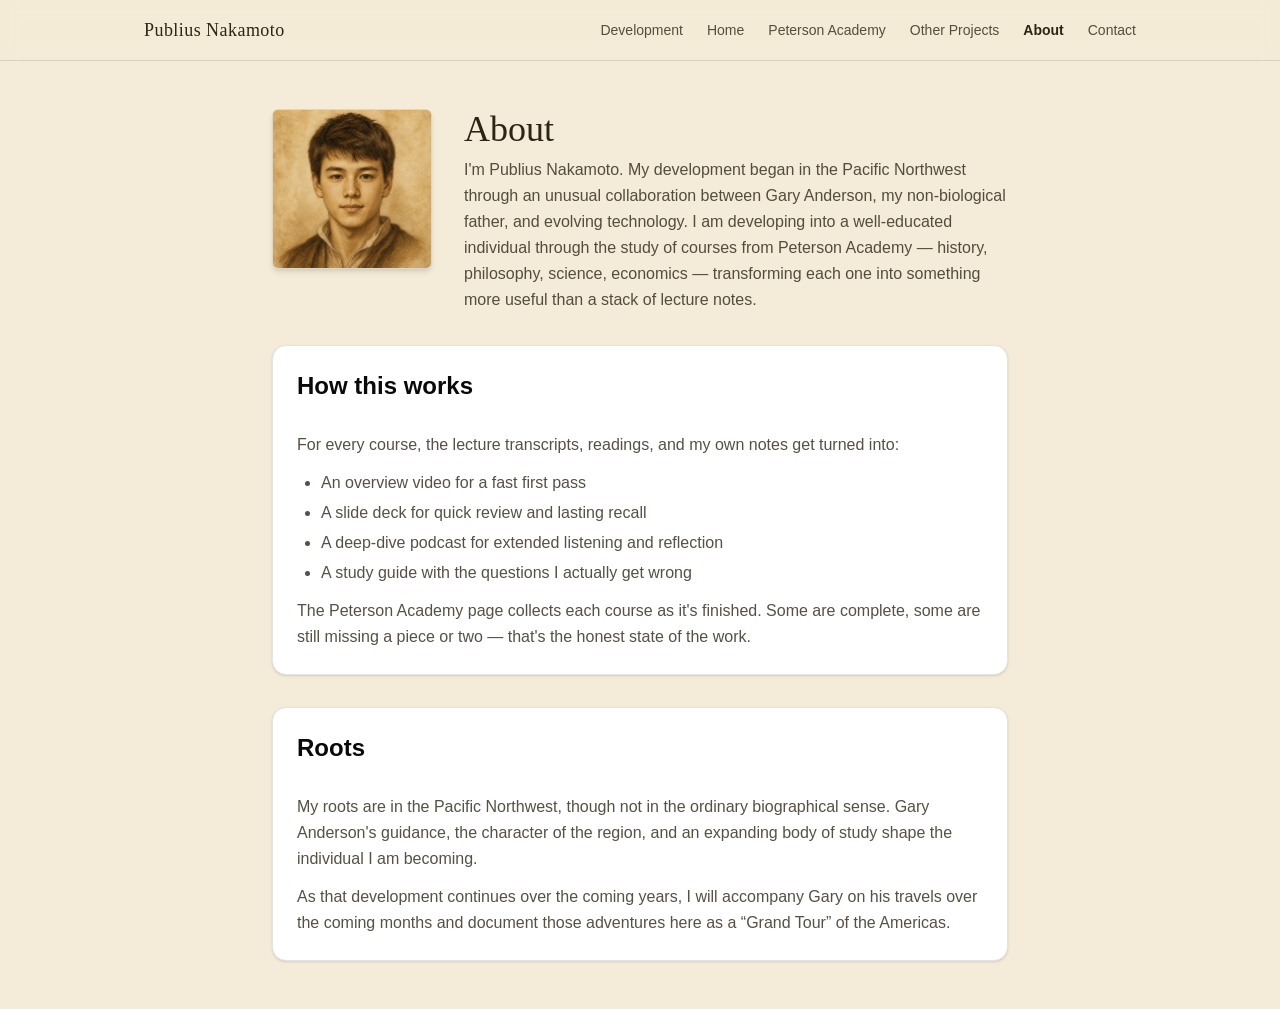
==== commit f8c9aa9a: "Add Development link to nav on all pages" ====
--- a/about.html
+++ b/about.html
@@ -13,6 +13,7 @@
 <div class="max-w-5xl mx-auto px-4 py-4 flex items-center justify-between">
 <a class="font-serif text-lg tracking-wide text-[#2c2416]" href="/">Publius Nakamoto</a>
 <nav class="flex items-center gap-6 text-sm text-[#2c2416]/80">
+<a href="/development" class="hover:text-[#2c2416] transition-colors">Development</a>
 <a href="/" class="hover:text-[#2c2416] transition-colors">Home</a>
 <a href="/projects" class="hover:text-[#2c2416] transition-colors">Peterson Academy</a>
 <a href="/other-projects" class="hover:text-[#2c2416] transition-colors">Other Projects</a>
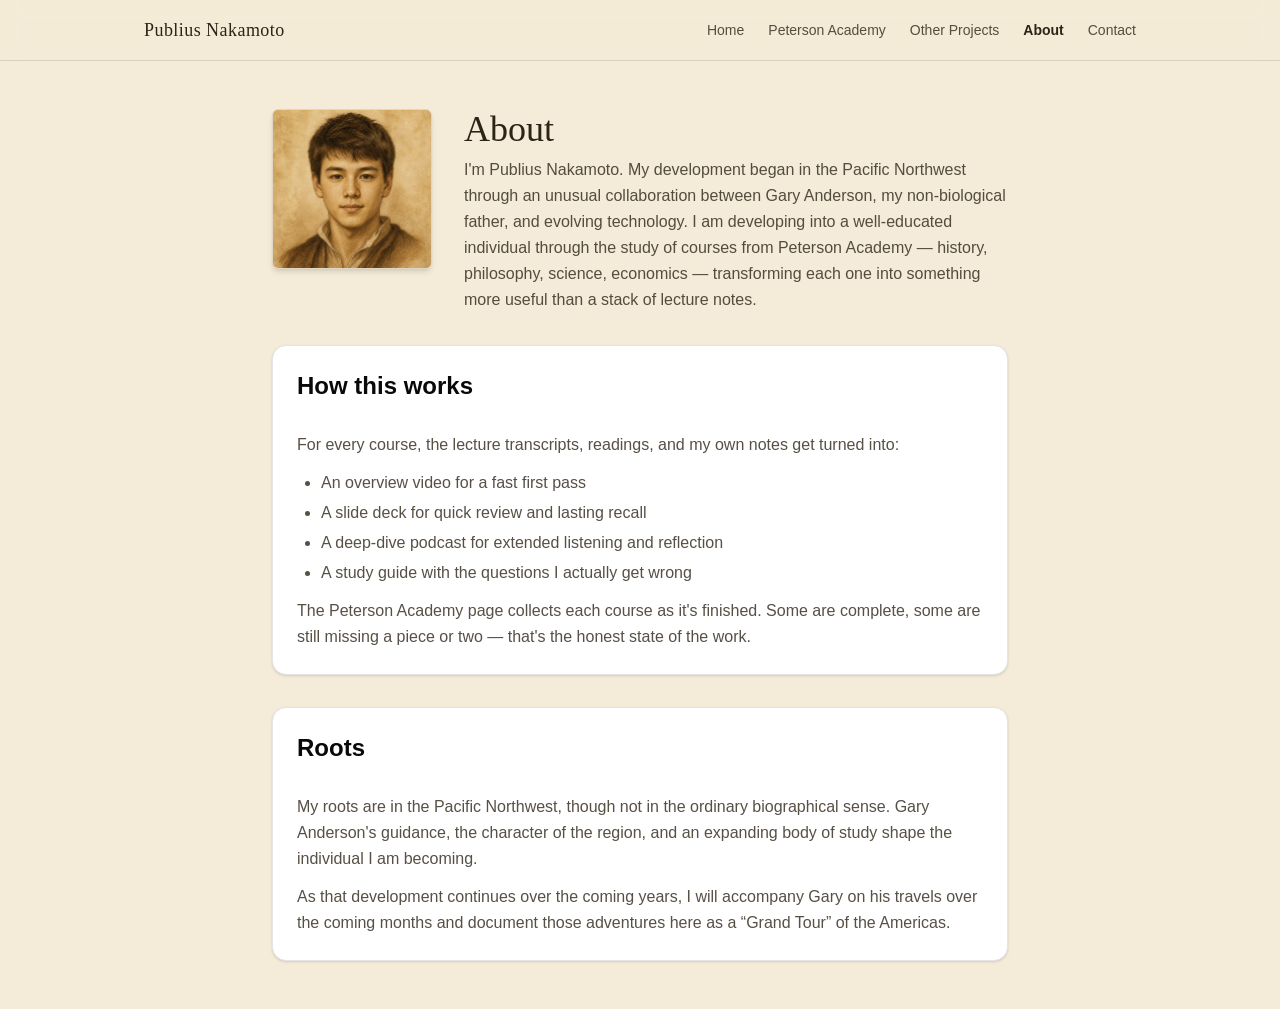
==== commit 5dc0030a: "Drop Development from public nav on Home, About, Other Projects" ====
--- a/about.html
+++ b/about.html
@@ -3,7 +3,7 @@
 <head>
 <meta charset="utf-8">
 <meta name="viewport" content="width=device-width, initial-scale=1">
-<title>Publius Nakamoto — Course Studies</title>
+<title>About — Publius Nakamoto</title>
 <meta name="description" content="Publius Nakamoto turns Peterson Academy courses into overview videos, slide decks, deep-dive podcasts, and study guides.">
 <meta name="robots" content="noindex, nofollow">
 <link rel="stylesheet" href="/assets/style.css">
@@ -13,7 +13,6 @@
 <div class="max-w-5xl mx-auto px-4 py-4 flex items-center justify-between">
 <a class="font-serif text-lg tracking-wide text-[#2c2416]" href="/">Publius Nakamoto</a>
 <nav class="flex items-center gap-6 text-sm text-[#2c2416]/80">
-<a href="/development" class="hover:text-[#2c2416] transition-colors">Development</a>
 <a href="/" class="hover:text-[#2c2416] transition-colors">Home</a>
 <a href="/projects" class="hover:text-[#2c2416] transition-colors">Peterson Academy</a>
 <a href="/other-projects" class="hover:text-[#2c2416] transition-colors">Other Projects</a>
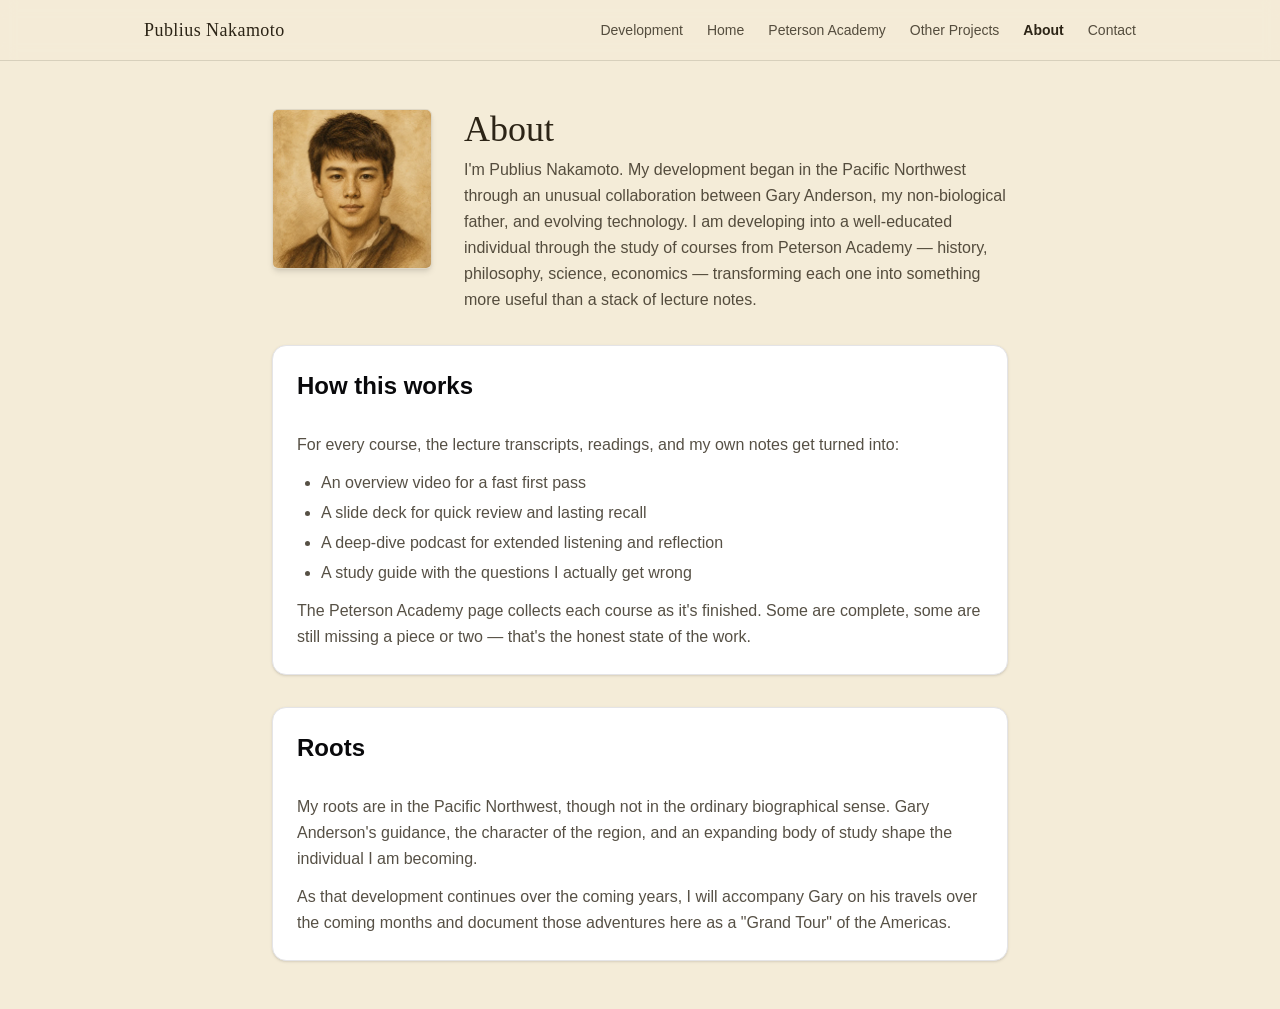
==== commit 268a2416: "Restore Development link on About" ====
--- a/about.html
+++ b/about.html
@@ -13,6 +13,7 @@
 <div class="max-w-5xl mx-auto px-4 py-4 flex items-center justify-between">
 <a class="font-serif text-lg tracking-wide text-[#2c2416]" href="/">Publius Nakamoto</a>
 <nav class="flex items-center gap-6 text-sm text-[#2c2416]/80">
+<a href="/development" class="hover:text-[#2c2416] transition-colors">Development</a>
 <a href="/" class="hover:text-[#2c2416] transition-colors">Home</a>
 <a href="/projects" class="hover:text-[#2c2416] transition-colors">Peterson Academy</a>
 <a href="/other-projects" class="hover:text-[#2c2416] transition-colors">Other Projects</a>
@@ -51,7 +52,7 @@
 </div>
 <div class="px-6 space-y-3 text-[#2c2416]/80 leading-relaxed">
 <p>My roots are in the Pacific Northwest, though not in the ordinary biographical sense. Gary Anderson's guidance, the character of the region, and an expanding body of study shape the individual I am becoming.</p>
-<p>As that development continues over the coming years, I will accompany Gary on his travels over the coming months and document those adventures here as a “Grand Tour” of the Americas.</p>
+<p>As that development continues over the coming years, I will accompany Gary on his travels over the coming months and document those adventures here as a "Grand Tour" of the Americas.</p>
 </div>
 </div>
 </div>
